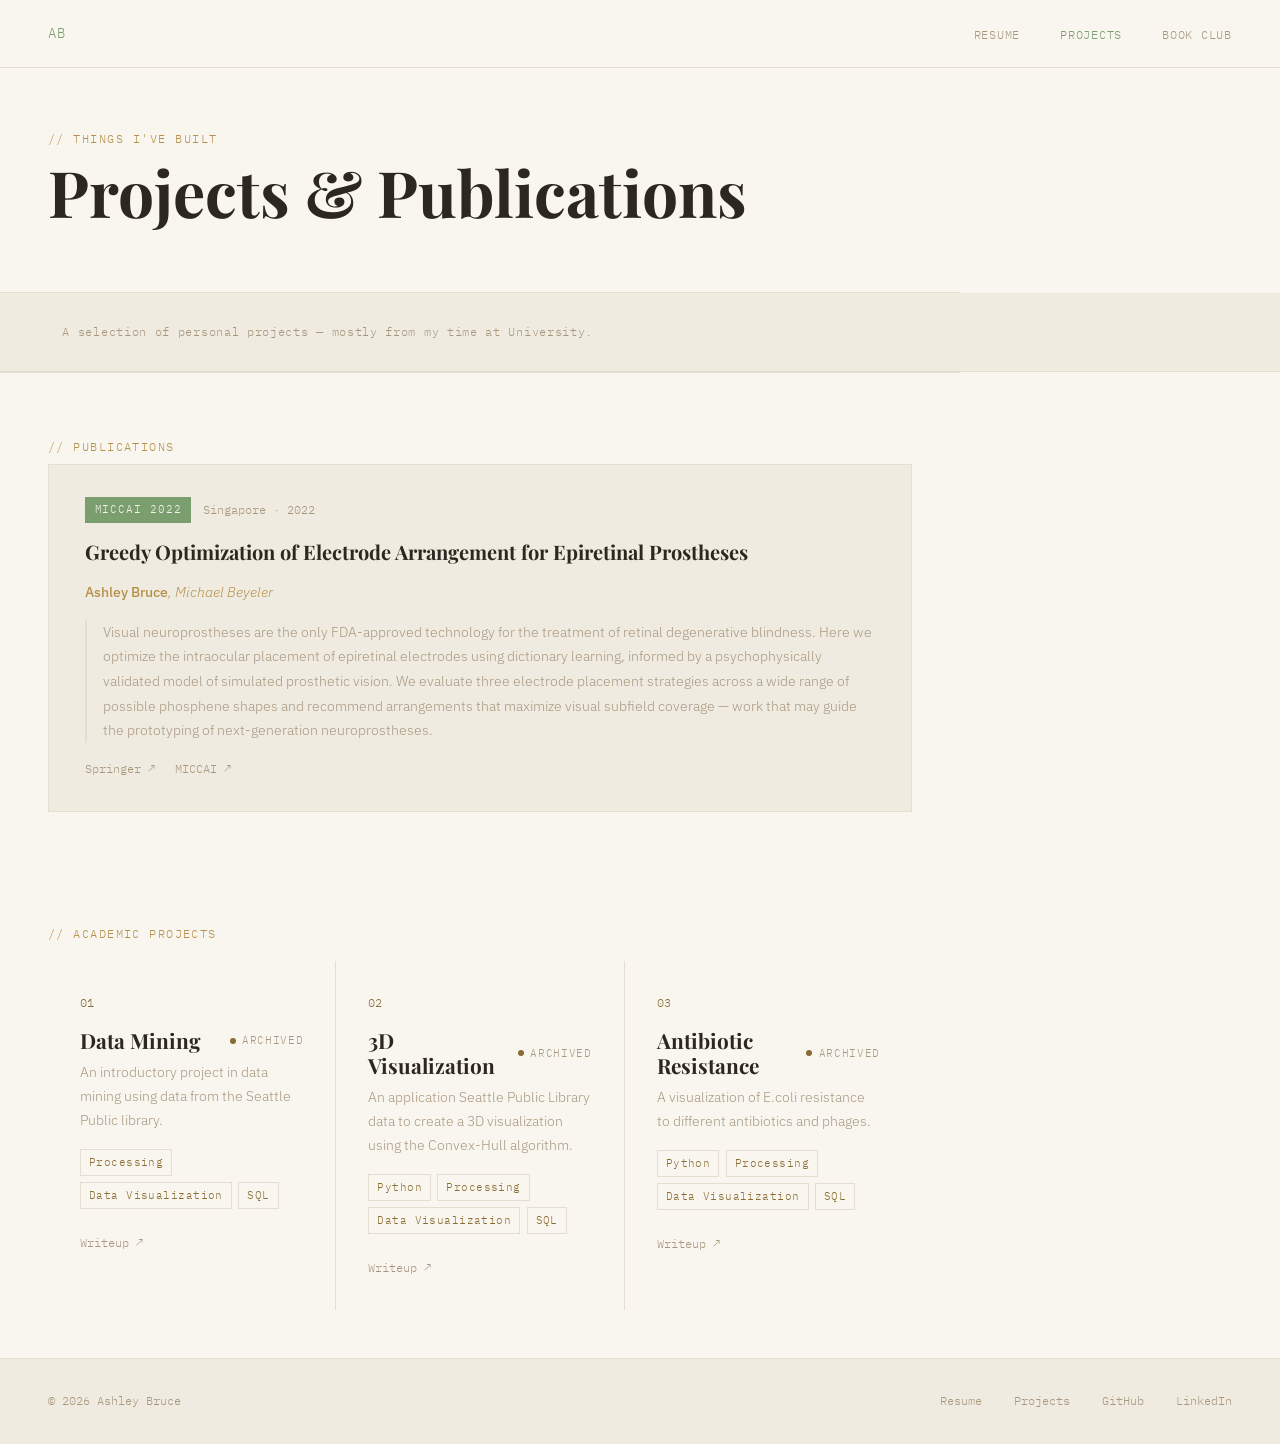
==== projects.html @ b30d42ea "Initial professional website commit" ====
<!DOCTYPE html>
<html lang="en">
<head>
  <meta charset="UTF-8" />
  <meta name="viewport" content="width=device-width, initial-scale=1.0" />
  <title>Projects — Ashley Bruce</title>
  <link rel="stylesheet" href="style/projects-style.css" />
  <link rel="preconnect" href="https://fonts.googleapis.com" />
  <link rel="preconnect" href="https://fonts.gstatic.com" crossorigin />
  <link href="https://fonts.googleapis.com/css2?family=Playfair+Display:ital,wght@0,700;1,700&family=IBM+Plex+Mono:wght@400;500&family=IBM+Plex+Sans:wght@300;400;500&display=swap" rel="stylesheet" />
</head>
<body>

<nav>
  <a class="nav-logo" href="index.html">AB</a>
  <ul class="nav-links">
    <li><a href="resume.html">Resume</a></li>
    <li><a href="projects.html" class="active">Projects</a></li>
    <li><a href="index.html#bookclub">Book Club</a></li>
  </ul>
</nav>

<div class="page-header">
  <p class="label">// Things I've Built</p>
  <h1>Projects & Publications</h1>
</div>

<div class="filter-bar">
   <p class="label">A selection of personal projects — mostly from my time at University.</p>
</div>

<div class="publications-section">
  <p class="section-label">// Publications</p>
 
  <div class="paper-card">
    <div class="paper-meta">
      <span class="paper-venue">MICCAI 2022</span>
      <span class="paper-year">Singapore &middot; 2022</span>
    </div>
    <h3>Greedy Optimization of Electrode Arrangement for Epiretinal Prostheses</h3>
    <p class="paper-authors"><strong>Ashley Bruce</strong>, Michael Beyeler</p>
    <p class="paper-abstract">
      Visual neuroprostheses are the only FDA-approved technology for the treatment of retinal
      degenerative blindness. Here we optimize the intraocular placement of epiretinal electrodes
      using dictionary learning, informed by a psychophysically validated model of simulated
      prosthetic vision. We evaluate three electrode placement strategies across a wide range of
      possible phosphene shapes and recommend arrangements that maximize visual subfield coverage &mdash;
      work that may guide the prototyping of next-generation neuroprostheses.
    </p>
    <div class="paper-links">
      <a href="https://link.springer.com/chapter/10.1007/978-3-031-16449-1_57" target="_blank">Springer &#x2197;</a>
      <a href="https://conferences.miccai.org/2022/papers/239-Paper1645.html" target="_blank">MICCAI &#x2197;</a>
    </div>
  </div>
</div>

<!-- Filter bar for projects. Currently not enough that I'm showcasing to necessitate a filter bar, but would like to leave it in, so that 
 as I add projects, I can come back and redo the filter bar later -->

<!-- <div class="filter-bar">
  <button class="filter-btn active" onclick="filterProjects('all', this)">All</button>
  <button class="filter-btn" onclick="filterProjects('dataVis', this)">Data Visualization</button>
  <button class="filter-btn" onclick="filterProjects('python', this)">Python</button>
</div> -->

<div class="projects-wrap">
  <p class="projects-section-label">// Academic Projects</p>
  <div class="projects-grid" id="projects-grid">
 
  <article class="project-card" id="data-vis-1" data-tags="dataVis">
    <span class="project-number">01</span>
    <div>
      <div style="display:flex;justify-content:space-between;align-items:center;margin-bottom:0.5rem;">
        <h2>Data Mining</h2>
        <span class="project-status"><span class="status-dot archived"></span> Archived</span>
      </div>
      <p>An introductory project in data mining using data from the Seattle Public library.</p>
    </div>
    <div class="project-tags">
      <span class="tag">Processing</span>
      <span class="tag">Data Visualization</span>
      <span class="tag">SQL</span>
    </div>
    <div class="project-links">
      <a href="https://vislab.mat.ucsb.edu/2021/p1/Ashley_Bruce/AshleyBruce1.html" target="_blank">Writeup ↗</a>
    </div>
  </article>

  <article class="project-card" id="data-vis-2" data-tags="dataVis python">
    <span class="project-number">02</span>
    <div>
      <div style="display:flex;justify-content:space-between;align-items:center;margin-bottom:0.5rem;">
        <h2>3D Visualization</h2>
        <span class="project-status"><span class="status-dot archived"></span> Archived</span>
      </div>
      <p>An application Seattle Public Library data to create a 3D visualization using the Convex-Hull algorithm.</p>
    </div>
    <div class="project-tags">
      <span class="tag">Python</span>
      <span class="tag">Processing</span>
      <span class="tag">Data Visualization</span>
      <span class="tag">SQL</span>
    </div>
    <div class="project-links">
      <a href="https://vislab.mat.ucsb.edu/2021/p2/Ashley_Bruce/AshleyBruce2.html" target="_blank">Writeup ↗</a>
    </div>
  </article>

  <article class="project-card" id="auth-service" data-tags="dataVis python">
    <span class="project-number">03</span>
    <div>
      <div style="display:flex;justify-content:space-between;align-items:center;margin-bottom:0.5rem;">
        <h2>Antibiotic Resistance</h2>
        <span class="project-status"><span class="status-dot archived"></span> Archived</span>
      </div>
      <p>A visualization of E.coli resistance to different antibiotics and phages.</p>
    </div>
    <div class="project-tags">
      <span class="tag">Python</span>
      <span class="tag">Processing</span>
      <span class="tag">Data Visualization</span>
      <span class="tag">SQL</span>
    </div>
    <div class="project-links">
      <a href="https://vislab.mat.ucsb.edu/2021/p3/Ashley_Bruce/AshleyBruce3.html" target="_blank">Writeup ↗</a>
    </div>
  </article>
 
  </div>
</div>

<footer>
  <p>© 2026 Ashley Bruce</p>
  <div class="footer-links">
    <a href="resume.html">Resume</a>
    <a href="projects.html">Projects</a>
    <a href="https://github.com" target="_blank">GitHub</a>
    <a href="https://linkedin.com" target="_blank">LinkedIn</a>
  </div>
</footer>

<script>
  function filterProjects(tag, btn) {
    document.querySelectorAll('.filter-btn').forEach(b => b.classList.remove('active'));
    btn.classList.add('active');
    document.querySelectorAll('.project-card').forEach(card => {
      if (tag === 'all') {
        card.style.display = 'flex';
      } else {
        card.style.display = (card.dataset.tags || '').includes(tag) ? 'flex' : 'none';
      }
    });
  }
</script>

</body>
</html>
---- style/projects-style.css ----
*, *::before, *::after { box-sizing: border-box; margin: 0; padding: 0; }
 
    :root {
      --bg: #f9f6f0;
      --surface: #f0ebe1;
      --border: #e4ddd0;
      --text: #2c2820;
      --muted: #a8977e;
      --accent: #7a9e6e;
      --accent-dim: #5a7d50;
      --gold: #b5904a;
      --gold-dim: #8a6c33;
      --mono: 'IBM Plex Mono', monospace;
      --sans: 'IBM Plex Sans', sans-serif;
      --display: 'Playfair Display', serif;
    }
 
    body {
      background: var(--bg);
      color: var(--text);
      font-family: var(--sans);
      font-weight: 300;
      line-height: 1.7;
    }
 
    nav {
      position: fixed;
      top: 0; left: 0; right: 0;
      z-index: 100;
      display: flex;
      justify-content: space-between;
      align-items: center;
      padding: 1.25rem 3rem;
      border-bottom: 1px solid var(--border);
      background: rgba(249,246,240,0.92);
      backdrop-filter: blur(8px);
    }
 
    .nav-logo {
      font-family: var(--mono);
      font-size: 0.85rem;
      color: var(--accent);
      letter-spacing: 0.08em;
      text-decoration: none;
    }
 
    .nav-links { display: flex; gap: 2.5rem; list-style: none; }
    .nav-links a {
      font-family: var(--mono);
      font-size: 0.78rem;
      color: var(--muted);
      text-decoration: none;
      letter-spacing: 0.06em;
      text-transform: uppercase;
      transition: color 0.2s;
    }
    .nav-links a:hover, .nav-links a.active { color: var(--accent); }
 
    .page-header {
      padding: 8rem 3rem 3rem;
      border-bottom: 1px solid var(--border);
      max-width: 960px;
    }
 
    .page-header p.label {
      font-family: var(--mono);
      font-size: 0.78rem;
      color: var(--gold);
      letter-spacing: 0.12em;
      text-transform: uppercase;
      margin-bottom: 0.5rem;
    }
 
    h1 {
      font-family: var(--display);
      font-size: clamp(2.5rem, 5vw, 4rem);
      font-weight: 700;
      line-height: 1.1;
      color: var(--text);
      margin-bottom: 1rem;
    }
 
    .page-header > p:last-child { font-size: 0.95rem; color: var(--muted); max-width: 480px; }
 
    .filter-bar {
      padding: 1.5rem 3rem;
      display: flex;
      gap: 0.5rem;
      border-bottom: 1px solid var(--border);
      flex-wrap: wrap;
      background: var(--surface);
    }

    .filter-bar .label {
      font-family: var(--mono);
      font-size: 0.72rem;
      letter-spacing: 0.06em;
      color: var(--muted);
      background: transparent;
      padding: 0.35rem 0.9rem;
      cursor: pointer;
      transition: all 0.2s;
    }
 
    .filter-btn {
      font-family: var(--mono);
      font-size: 0.72rem;
      letter-spacing: 0.06em;
      color: var(--muted);
      background: transparent;
      border: 1px solid var(--border);
      padding: 0.35rem 0.9rem;
      cursor: pointer;
      transition: all 0.2s;
    }
    .filter-btn:hover, .filter-btn.active { border-color: var(--accent); color: var(--accent); }
 
    .projects-wrap {
      max-width: 960px;
      padding: 3rem;
    }
 
    .projects-section-label {
      font-family: var(--mono);
      font-size: 0.75rem;
      color: var(--gold);
      letter-spacing: 0.12em;
      text-transform: uppercase;
      margin-bottom: 1rem;
    }
 
    .projects-grid {
      display: grid;
      grid-template-columns: repeat(auto-fill, minmax(280px, 1fr));
      gap: 1px;
      background: var(--border);
    }
 
    .project-card {
      background: var(--bg);
      padding: 2rem;
      display: flex;
      flex-direction: column;
      gap: 1rem;
      transition: background 0.2s;
    }
    .project-card:hover { background: var(--surface); }
 
    .project-number { font-family: var(--mono); font-size: 0.72rem; color: var(--gold-dim); }
 
    .project-card h2 {
      font-family: var(--display);
      font-size: 1.3rem;
      font-weight: 700;
      color: var(--text);
      line-height: 1.2;
    }
 
    .project-card p { font-size: 0.88rem; color: var(--muted); line-height: 1.7; flex: 1; }
 
    .project-tags { display: flex; flex-wrap: wrap; gap: 0.4rem; }
 
    .tag {
      font-family: var(--mono);
      font-size: 0.68rem;
      color: var(--gold-dim);
      border: 1px solid var(--border);
      padding: 0.2rem 0.5rem;
      letter-spacing: 0.04em;
    }
 
    .project-links { display: flex; gap: 1rem; margin-top: 0.5rem; }
    .project-links a {
      font-family: var(--mono);
      font-size: 0.75rem;
      text-decoration: none;
      color: var(--muted);
      transition: color 0.2s;
    }
    .project-links a:hover { color: var(--accent); }
 
    .project-status {
      font-family: var(--mono);
      font-size: 0.68rem;
      letter-spacing: 0.06em;
      text-transform: uppercase;
      display: inline-flex;
      align-items: center;
      gap: 0.4rem;
      color: var(--muted);
    }
 
    .status-dot { width: 6px; height: 6px; border-radius: 50%; background: var(--muted); }
    .status-dot.active { background: var(--accent); }
    .status-dot.archived { background: var(--gold-dim); }
 
    footer {
      border-top: 1px solid var(--border);
      background: var(--surface);
      padding: 2rem 3rem;
      display: flex;
      justify-content: space-between;
      align-items: center;
      flex-wrap: wrap;
      gap: 1rem;
    }
 
    footer p { font-family: var(--mono); font-size: 0.75rem; color: var(--muted); }
    .footer-links { display: flex; gap: 2rem; }
    .footer-links a {
      font-family: var(--mono); font-size: 0.75rem; color: var(--muted);
      text-decoration: none; transition: color 0.2s;
    }
    .footer-links a:hover { color: var(--accent); }
 
    .publications-section {
      max-width: 960px;
      padding: 4rem 3rem;
      border-top: 1px solid var(--border);
    }
 
    .publications-section .section-label {
      font-family: var(--mono);
      font-size: 0.75rem;
      color: var(--gold);
      letter-spacing: 0.12em;
      text-transform: uppercase;
      margin-bottom: 0.4rem;
    }
 
    .publications-section h2 {
      font-family: var(--display);
      font-size: 2rem;
      font-weight: 700;
      color: var(--text);
      margin-bottom: 2rem;
    }
 
    .paper-card {
      border: 1px solid var(--border);
      background: var(--surface);
      padding: 2rem 2.25rem;
      display: flex;
      flex-direction: column;
      gap: 1rem;
    }
 
    .paper-meta {
      display: flex;
      align-items: center;
      gap: 0.75rem;
      flex-wrap: wrap;
    }
 
    .paper-venue {
      font-family: var(--mono);
      font-size: 0.7rem;
      letter-spacing: 0.08em;
      text-transform: uppercase;
      color: var(--bg);
      background: var(--accent);
      padding: 0.2rem 0.6rem;
    }
 
    .paper-year {
      font-family: var(--mono);
      font-size: 0.72rem;
      color: var(--muted);
    }
 
    .paper-card h3 {
      font-family: var(--display);
      font-size: 1.25rem;
      font-weight: 700;
      color: var(--text);
      line-height: 1.3;
    }
 
    .paper-authors {
      font-size: 0.85rem;
      color: var(--gold);
      font-style: italic;
    }
 
    .paper-authors strong {
      font-style: normal;
      font-weight: 500;
      color: var(--gold);
    }
 
    .paper-abstract {
      font-size: 0.88rem;
      color: var(--muted);
      line-height: 1.75;
      border-left: 2px solid var(--border);
      padding-left: 1rem;
    }
 
    .paper-links { display: flex; gap: 1.25rem; }
    .paper-links a {
      font-family: var(--mono);
      font-size: 0.75rem;
      text-decoration: none;
      color: var(--muted);
      transition: color 0.2s;
    }
    .paper-links a:hover { color: var(--accent); }
 
    @media (max-width: 680px) {
      nav { padding: 1rem 1.5rem; }
      .page-header { padding: 7rem 1.5rem 2rem; }
      .filter-bar { padding: 1rem 1.5rem; }
      .projects-wrap { padding: 1.5rem; }
      .publications-section { padding: 3rem 1.5rem; }
      footer { padding: 1.5rem; }
    }
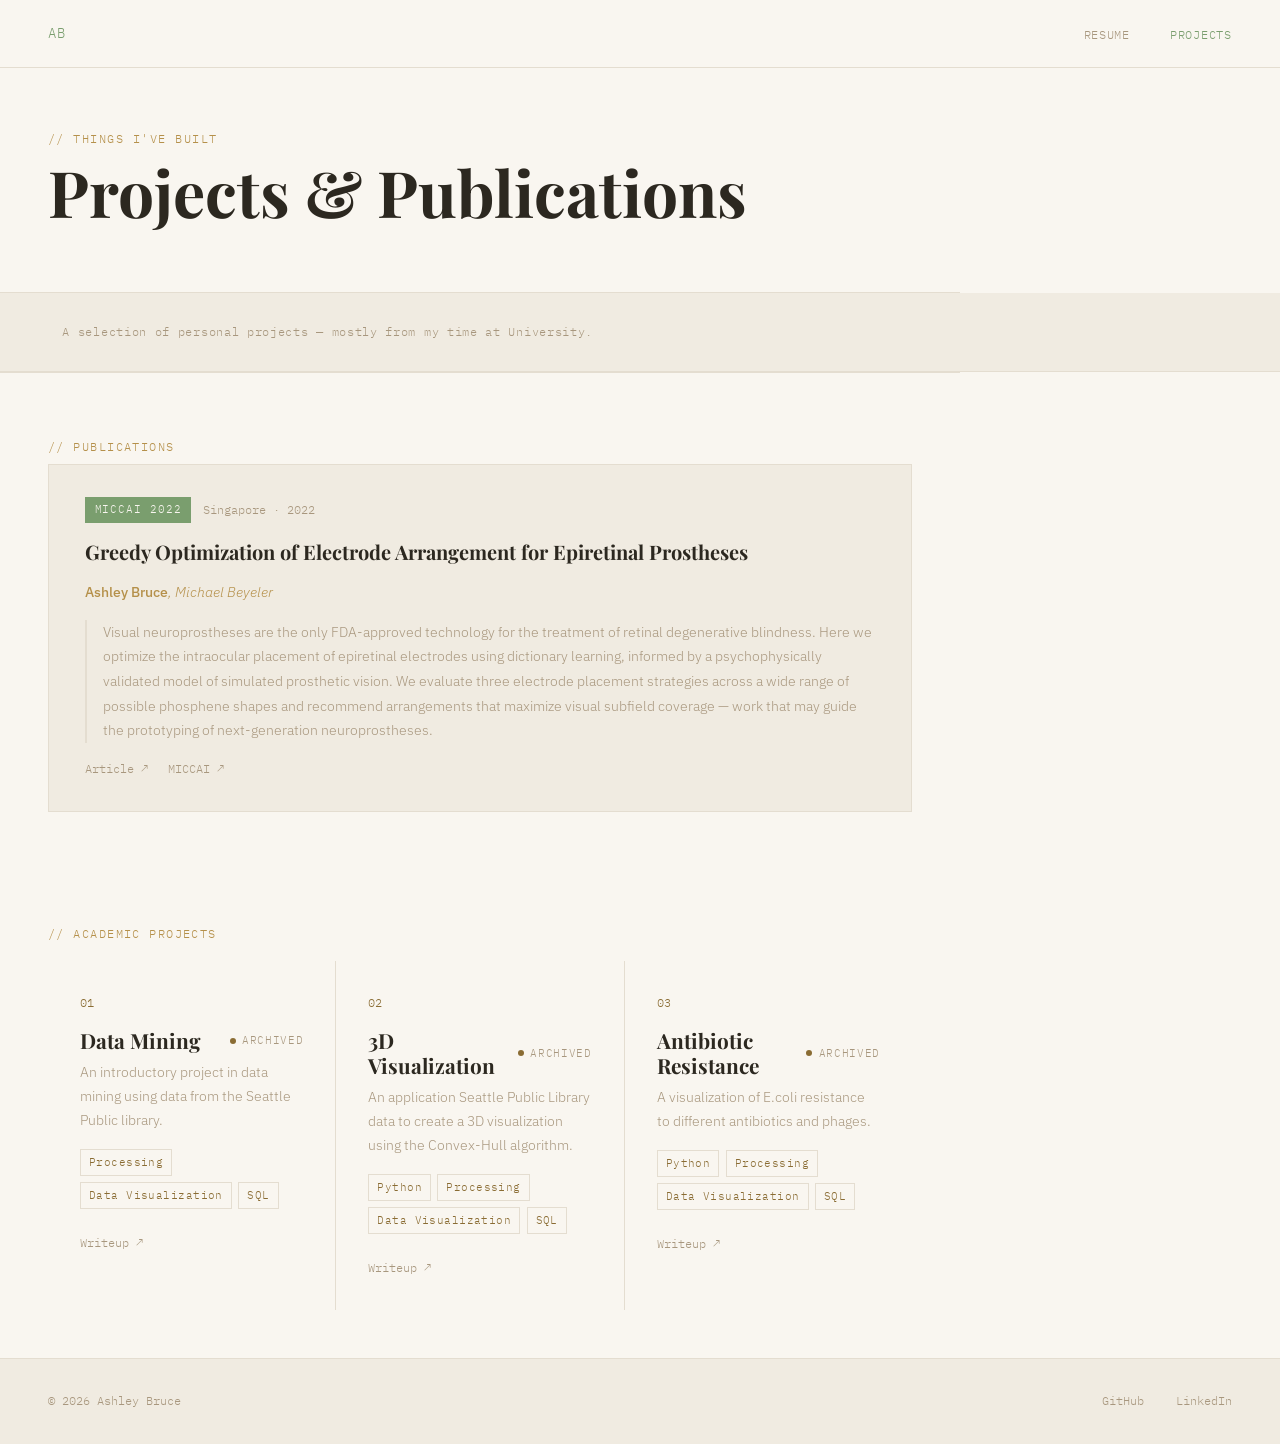
==== commit 950ef60e: "Replacing some links" ====
--- a/projects.html
+++ b/projects.html
@@ -16,7 +16,6 @@
   <ul class="nav-links">
     <li><a href="resume.html">Resume</a></li>
     <li><a href="projects.html" class="active">Projects</a></li>
-    <li><a href="index.html#bookclub">Book Club</a></li>
   </ul>
 </nav>
 
@@ -48,7 +47,8 @@
       work that may guide the prototyping of next-generation neuroprostheses.
     </p>
     <div class="paper-links">
-      <a href="https://link.springer.com/chapter/10.1007/978-3-031-16449-1_57" target="_blank">Springer &#x2197;</a>
+      <a href="https://link.springer.com/epdf/10.1007/978-3-031-16449-1_57?sharing_token=rc_1lksG1MGMAp_7xhQtQfe4RwlQNchNByi7wbcMAY5W6Gyc4Jw-UUm0PqwKb_S136U3Cj2464zcitITsvF6gzQTWvps4sc2TT_WSpP5CN6KVCfJYVoFH6URSNzSDuo59FFW1dkexKLvRWfpZpLw_0Nyp9mIEcSG-py5M0aUWJ4%3D" 
+      target="_blank">Article &#x2197;</a>
       <a href="https://conferences.miccai.org/2022/papers/239-Paper1645.html" target="_blank">MICCAI &#x2197;</a>
     </div>
   </div>
@@ -132,10 +132,9 @@
 <footer>
   <p>© 2026 Ashley Bruce</p>
   <div class="footer-links">
-    <a href="resume.html">Resume</a>
-    <a href="projects.html">Projects</a>
-    <a href="https://github.com" target="_blank">GitHub</a>
-    <a href="https://linkedin.com" target="_blank">LinkedIn</a>
+  <div class="footer-links">
+    <a href="https://github.com/ashleyybrucee" target="_blank">GitHub</a>
+    <a href="https://www.linkedin.com/in/ashleynicolebruce/" target="_blank">LinkedIn</a>
   </div>
 </footer>
 
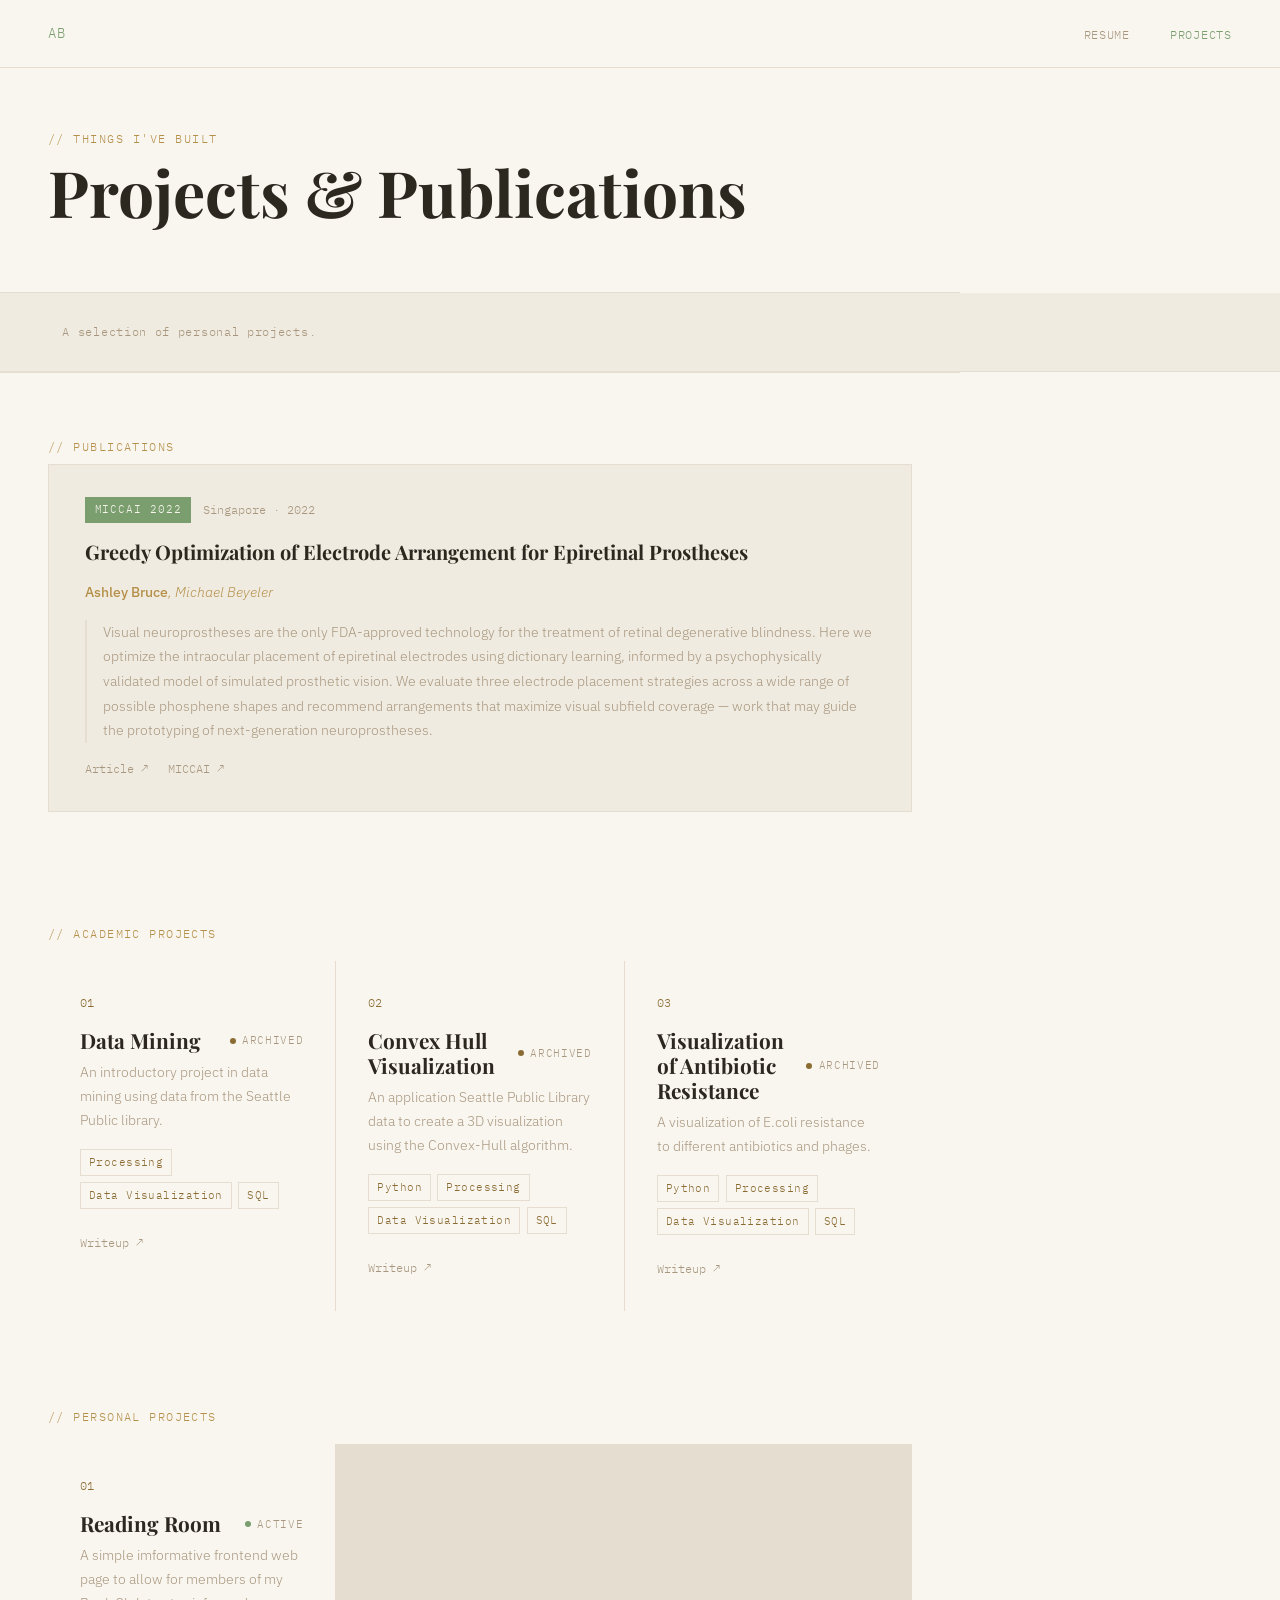
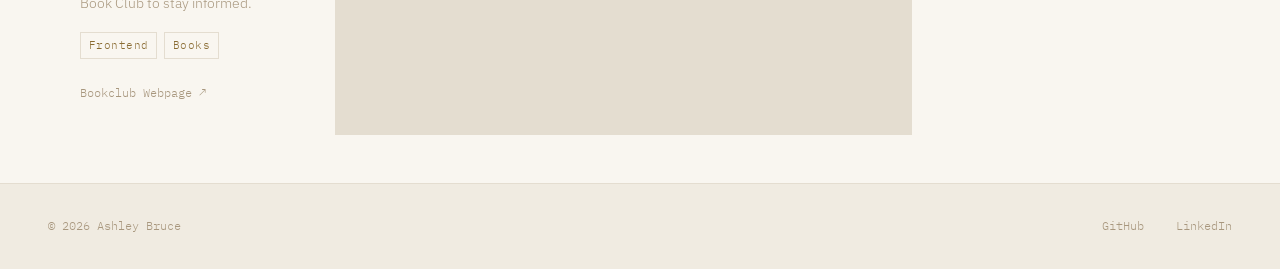
==== commit b607a377: "Updating projects section" ====
--- a/projects.html
+++ b/projects.html
@@ -25,7 +25,7 @@
 </div>
 
 <div class="filter-bar">
-   <p class="label">A selection of personal projects — mostly from my time at University.</p>
+   <p class="label">A selection of personal projects.</p>
 </div>
 
 <div class="publications-section">
@@ -90,7 +90,7 @@
     <span class="project-number">02</span>
     <div>
       <div style="display:flex;justify-content:space-between;align-items:center;margin-bottom:0.5rem;">
-        <h2>3D Visualization</h2>
+        <h2>Convex Hull Visualization</h2>
         <span class="project-status"><span class="status-dot archived"></span> Archived</span>
       </div>
       <p>An application Seattle Public Library data to create a 3D visualization using the Convex-Hull algorithm.</p>
@@ -110,7 +110,7 @@
     <span class="project-number">03</span>
     <div>
       <div style="display:flex;justify-content:space-between;align-items:center;margin-bottom:0.5rem;">
-        <h2>Antibiotic Resistance</h2>
+        <h2>Visualization of Antibiotic Resistance</h2>
         <span class="project-status"><span class="status-dot archived"></span> Archived</span>
       </div>
       <p>A visualization of E.coli resistance to different antibiotics and phages.</p>
@@ -126,6 +126,31 @@
     </div>
   </article>
  
+  </div>
+</div>
+
+<div class="projects-wrap">
+  <p class="projects-section-label">// Personal Projects</p>
+  <div class="projects-grid" id="projects-grid">
+ 
+  <article class="project-card" id="bookclub" data-tags="personal">
+    <span class="project-number">01</span>
+    <div>
+      <div style="display:flex;justify-content:space-between;align-items:center;margin-bottom:0.5rem;">
+        <h2>Reading Room</h2>
+        <span class="project-status"><span class="status-dot active"></span> Active</span>
+      </div>
+      <p>A simple imformative frontend web page to allow for members of my Book Club to stay informed.</p>
+    </div>
+    <div class="project-tags">
+      <span class="tag">Frontend</span>
+      <span class="tag">Books</span>
+    </div>
+    <div class="project-links">
+      <a href="https://ashley.gorb.us/bookclub/" target="_blank">Bookclub Webpage ↗</a>
+    </div>
+  </article>
+
   </div>
 </div>
 
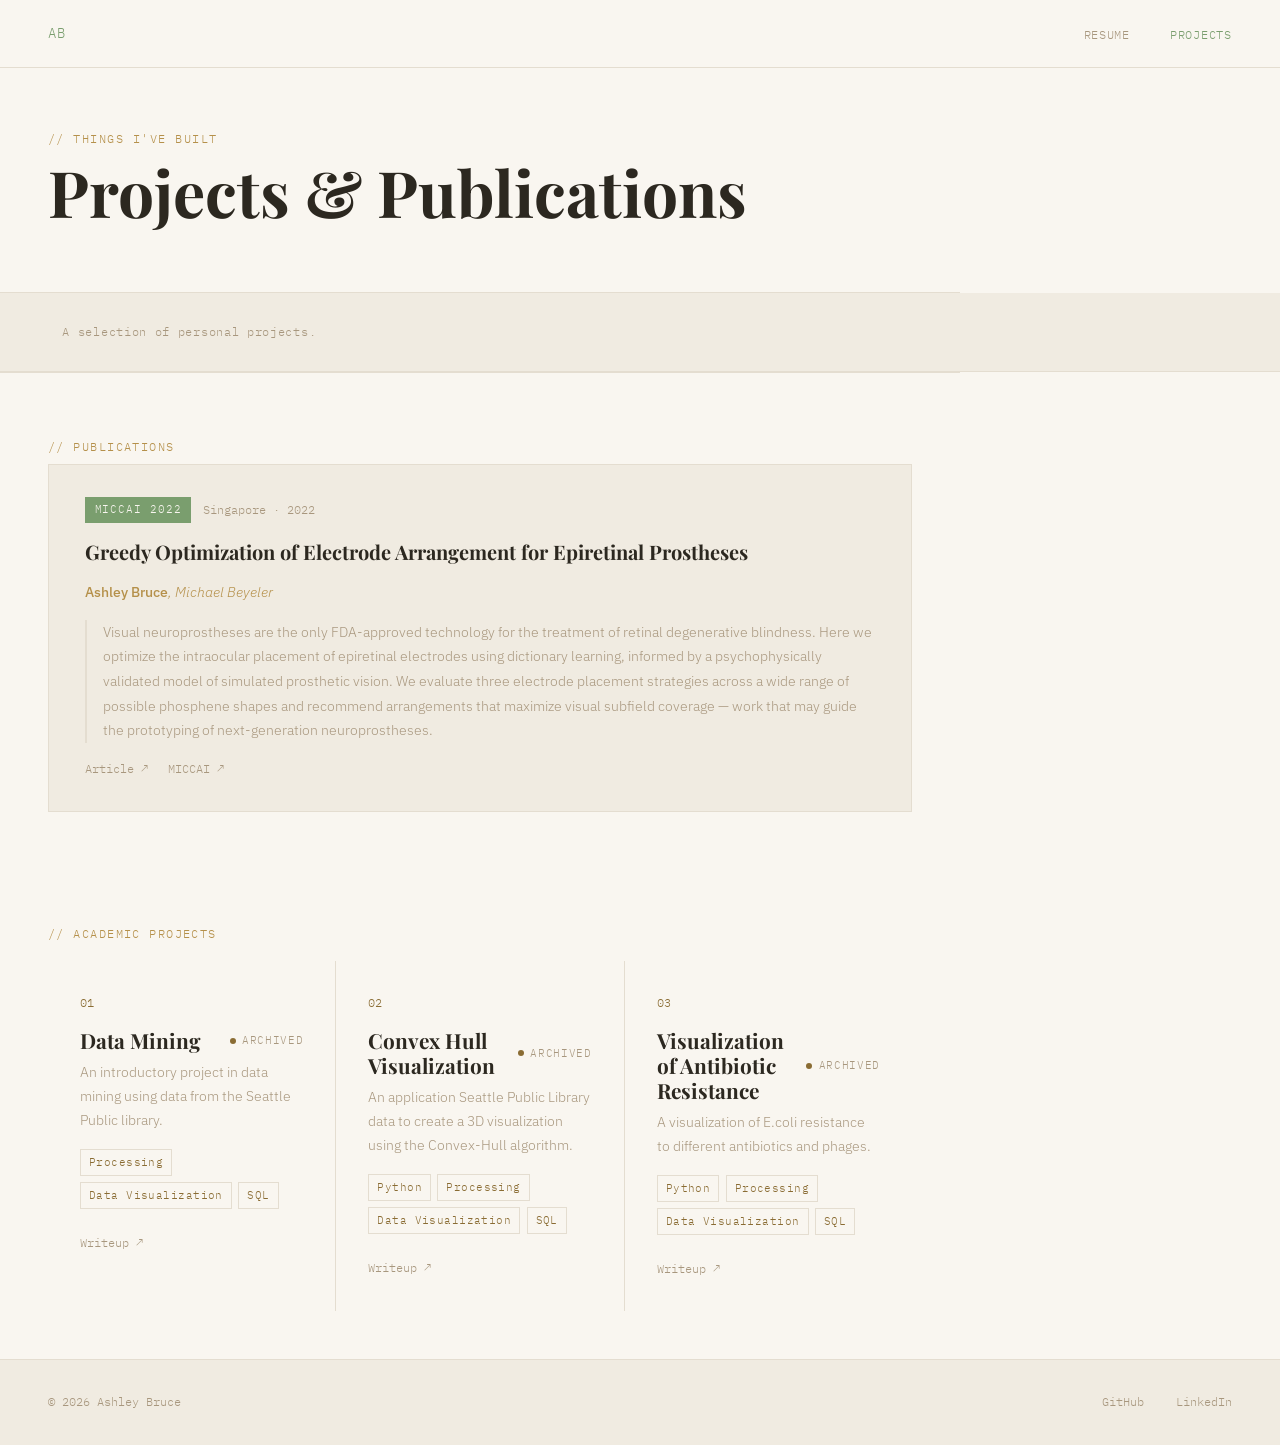
==== commit db78089f: "Updating resume wording and about me section" ====
--- a/projects.html
+++ b/projects.html
@@ -129,7 +129,7 @@
   </div>
 </div>
 
-<div class="projects-wrap">
+<!-- <div class="projects-wrap">
   <p class="projects-section-label">// Personal Projects</p>
   <div class="projects-grid" id="projects-grid">
  
@@ -152,7 +152,7 @@
   </article>
 
   </div>
-</div>
+</div> -->
 
 <footer>
   <p>© 2026 Ashley Bruce</p>
